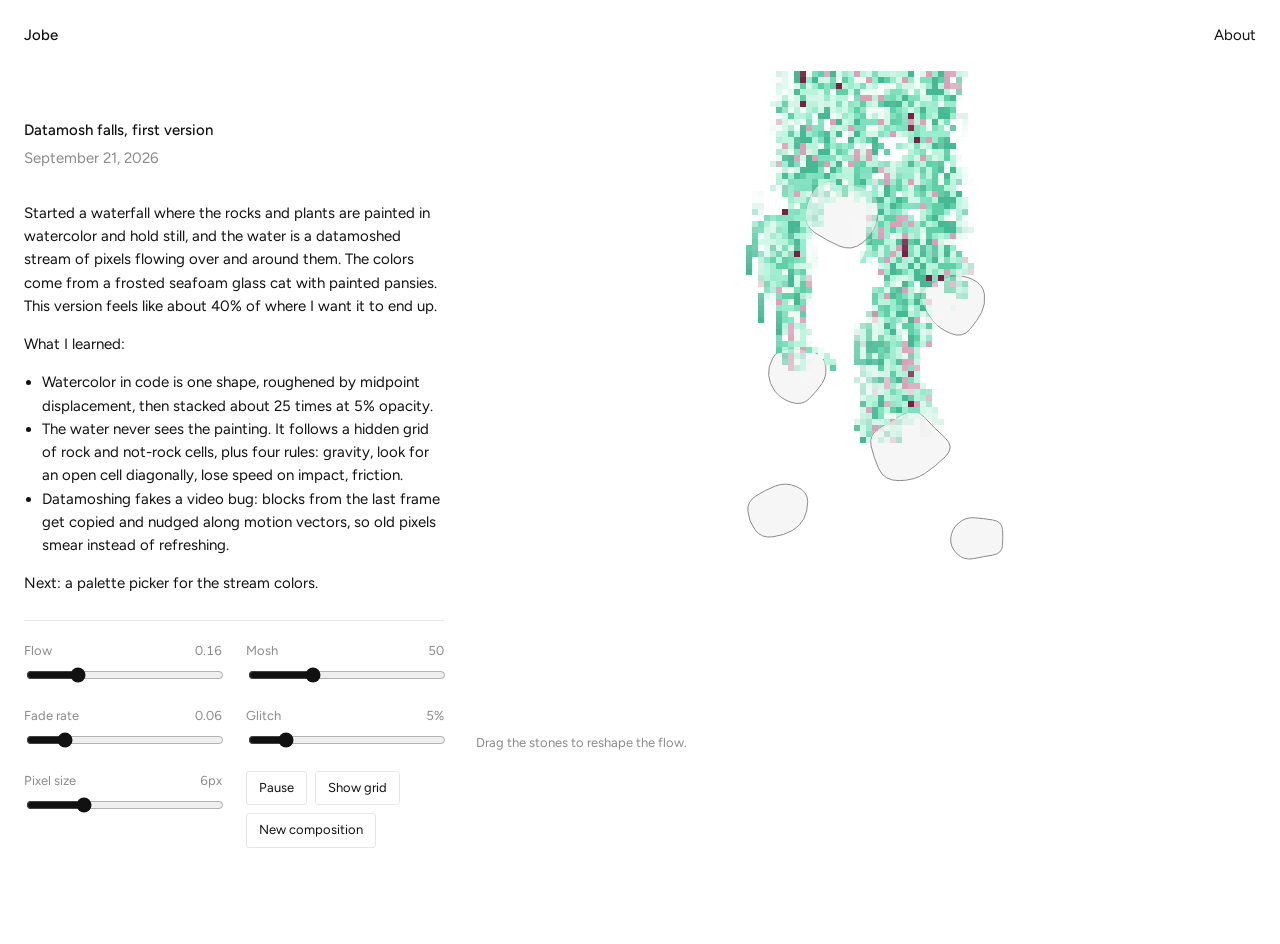
==== projects/datamosh-falls/index.html @ a9eec18f "Refactor datamosh falls page: two-column layout (text left, canvas right), remove redundant 'see ful" ====
<!DOCTYPE html>
<html lang="en">
<head>
<meta charset="utf-8">
<meta name="viewport" content="width=device-width, initial-scale=1, viewport-fit=cover">
<title>Datamosh falls, first version · Jobe</title>
<link rel="preconnect" href="https://fonts.googleapis.com">
<link rel="preconnect" href="https://fonts.gstatic.com" crossorigin>
<link href="https://fonts.googleapis.com/css2?family=Figtree:wght@400;500&display=swap" rel="stylesheet">
<link rel="stylesheet" href="../../style.css">
<style>
  .falls-layout {
    max-width: 1280px;
    margin: 0 auto;
    padding: 0 24px 96px;
    display: grid;
    grid-template-columns: minmax(300px, 42ch) minmax(0, 1fr);
    gap: 32px;
    align-items: start;
  }
  .falls-copy {
    max-width: 42ch;
  }
  .falls-copy article {
    padding: 48px 0 0;
    max-width: none;
  }
  .falls-copy .falls-controls {
    max-width: none;
    padding: 20px 0 0;
    margin: 24px 0 0;
    display: grid;
    grid-template-columns: repeat(auto-fit, minmax(130px, 1fr));
    gap: 16px 24px;
    border-top: 1px solid var(--line);
  }
  .falls-stage {
    min-width: 0;
  }
  .falls-wrap {
    width: 100%;
    height: min(72vh, 760px);
    min-height: 420px;
    position: relative;
    overflow: hidden;
    margin: 40px 0 0;
    background: var(--page);
  }
  #falls { display: block; width: 100%; height: 100%; touch-action: none; }
  #falls.grabbing { cursor: grabbing; }
  #falls.grab { cursor: grab; }
  .falls-note {
    max-width: none;
    padding: 14px 0 0;
    margin: 0;
    font-size: 13px; color: var(--muted);
  }
  .falls-controls .field label {
    display: flex; justify-content: space-between; font-size: 13px; color: var(--muted);
  }
  .falls-controls .field output { font-variant-numeric: tabular-nums; }
  .falls-controls input[type=range] { width: 100%; margin-top: 6px; accent-color: var(--ink); }
  .falls-controls .actions { display: flex; align-items: flex-end; gap: 8px; flex-wrap: wrap; }
  .falls-controls button {
    font: inherit; font-size: 13px; color: var(--ink); background: none;
    border: 1px solid var(--line); border-radius: 3px; padding: 6px 12px; cursor: pointer;
  }
  .falls-controls button:hover { border-color: var(--ink); }
  .falls-controls button[aria-pressed="true"] { background: var(--ink); color: var(--page); border-color: var(--ink); }

  @media (max-width: 900px) {
    .falls-layout {
      grid-template-columns: 1fr;
      padding: 0 24px 72px;
    }
    .falls-copy {
      max-width: none;
    }
    .falls-wrap {
      margin-top: 0;
      height: min(62vh, 520px);
    }
  }
</style>
</head>
<body>
  <header>
    <a class="wordmark" href="../">Jobe</a>
    <a href="../#about">About</a>
  </header>

  <div class="falls-layout">
    <div class="falls-copy">
      <article>
        <h1>Datamosh falls, first version</h1>
        <p class="meta"><time datetime="2026-09-21">September 21, 2026</time></p>

        <p>Started a waterfall where the rocks and plants are painted in watercolor and hold still, and the water is a datamoshed stream of pixels flowing over and around them. The colors come from a frosted seafoam glass cat with painted pansies. This version feels like about 40% of where I want it to end up.</p>

        <p>What I learned:</p>
        <ul>
          <li>Watercolor in code is one shape, roughened by midpoint displacement, then stacked about 25 times at 5% opacity.</li>
          <li>The water never sees the painting. It follows a hidden grid of rock and not-rock cells, plus four rules: gravity, look for an open cell diagonally, lose speed on impact, friction.</li>
          <li>Datamoshing fakes a video bug: blocks from the last frame get copied and nudged along motion vectors, so old pixels smear instead of refreshing.</li>
        </ul>

        <p>Next: a palette picker for the stream colors.</p>
      </article>

      <form class="falls-controls" onsubmit="return false">
        <div class="field">
          <label for="gravity">Flow <output id="gravity-out"></output></label>
          <input id="gravity" type="range" min="0.05" max="0.5" step="0.01" value="0.16">
        </div>
        <div class="field">
          <label for="mosh">Mosh <output id="mosh-out"></output></label>
          <input id="mosh" type="range" min="0" max="160" step="1" value="50">
        </div>
        <div class="field">
          <label for="decay">Fade rate <output id="decay-out"></output></label>
          <input id="decay" type="range" min="0.01" max="0.3" step="0.01" value="0.06">
        </div>
        <div class="field">
          <label for="glitch">Glitch <output id="glitch-out"></output></label>
          <input id="glitch" type="range" min="0" max="0.3" step="0.01" value="0.05">
        </div>
        <div class="field">
          <label for="cell">Pixel size <output id="cell-out"></output></label>
          <input id="cell" type="range" min="3" max="14" step="1" value="6">
        </div>
        <div class="actions">
          <button type="button" id="pause" aria-pressed="false">Pause</button>
          <button type="button" id="gridBtn" aria-pressed="false">Show grid</button>
          <button type="button" id="reseed">New composition</button>
        </div>
      </form>
    </div>

    <div class="falls-stage">
      <figure class="falls-wrap" style="margin:0">
        <canvas id="falls" role="img"
          aria-label="A stream of glitching colored pixels falls from the top of the page and keeps falling past the bottom, flowing around a few simple stones you can drag to reshape its path."></canvas>
      </figure>
      <p class="falls-note">Drag the stones to reshape the flow.</p>
    </div>
  </div>

<script>
/* =====================================================================
   DATAMOSH FALLS — minimal cut
   No painted background. Just simple draggable stones (collision only,
   no decoration) and the glitching pixel stream that falls from the
   top of the section and keeps going past the bottom.
   ===================================================================== */

// ---------- setup ----------
const fallsWrap = document.querySelector('.falls-wrap');
const canvas = document.getElementById('falls');
const ctx = canvas.getContext('2d');

function makeLayer() { return document.createElement('canvas'); }
const maskLayer = makeLayer(), streamLayer = makeLayer(), scratch = makeLayer(), gridLayer = makeLayer();
const mask = maskLayer.getContext('2d', { willReadFrequently: true });
const st = streamLayer.getContext('2d'), sc = scratch.getContext('2d');
const gridCtx = gridLayer.getContext('2d');

const PAL = {
  glass: ['#7fe0bf', '#9aeccf', '#b8f3dc', '#5fcfa8', '#46b894'],
  frost: ['#effcf6', '#d4f6e8'],
  petal: ['#5c1630', '#7a2143', '#b0567a', '#d9a0b8', '#e8bfd0']
};

let W = 0, H = 0, visibleH = 0;
const state = { gravity: 0.16, mosh: 50, decay: 0.06, glitch: 0.05, cell: 6,
                paused: false, showGrid: false };

function mulberry32(a) {
  return function () {
    a |= 0; a = a + 0x6D2B79F5 | 0;
    let t = Math.imul(a ^ a >>> 15, 1 | a);
    t = t + Math.imul(t ^ t >>> 7, 61 | t) ^ t;
    return ((t ^ t >>> 14) >>> 0) / 4294967296;
  };
}
let seed = 20260921, rand = mulberry32(seed);
const rr = (a, b) => a + rand() * (b - a);
function rgba(hex, a) {
  const n = parseInt(hex.replace('#', ''), 16);
  return `rgba(${n >> 16 & 255},${n >> 8 & 255},${n & 255},${a})`;
}
function theme() {
  const cs = getComputedStyle(document.documentElement);
  return { muted: cs.getPropertyValue('--muted').trim(), ink: cs.getPropertyValue('--ink').trim() };
}
let themeColors = theme();
window.matchMedia('(prefers-color-scheme: dark)').addEventListener('change', () => {
  themeColors = theme();
});

// ---------- stones ----------
// Each stone is a small deformed blob defined once (its own outline
// as offsets from its own center) so moving it is just moving cx, cy.
function blobPoints(r) {
  const n = 9, pts = [];
  for (let i = 0; i < n; i++) {
    const a = (i / n) * Math.PI * 2;
    const k = 0.8 + rand() * 0.35;
    pts.push({ x: Math.cos(a) * r * k, y: Math.sin(a) * r * k * 0.85 });
  }
  return pts;
}
function traceSmooth(c, pts, ox, oy) {
  c.beginPath();
  const p0 = pts[pts.length - 1];
  let mx = (p0.x + pts[0].x) / 2 + ox, my = (p0.y + pts[0].y) / 2 + oy;
  c.moveTo(mx, my);
  for (let i = 0; i < pts.length; i++) {
    const cur = pts[i], next = pts[(i + 1) % pts.length];
    c.quadraticCurveTo(cur.x + ox, cur.y + oy, (cur.x + next.x) / 2 + ox, (cur.y + next.y) / 2 + oy);
  }
  c.closePath();
}

const stoneDefs = [
  { fx: 0.46, fy: 0.22, r: 44 },
  { fx: 0.60, fy: 0.36, r: 36 },
  { fx: 0.40, fy: 0.47, r: 34 },
  { fx: 0.54, fy: 0.58, r: 42 },
  { fx: 0.38, fy: 0.68, r: 32 },
  { fx: 0.63, fy: 0.72, r: 28 }
];
let stones = [];

function layoutStones(freshShapes) {
  stones = stoneDefs.map(d => ({
    fx: d.fx, fy: d.fy, r: d.r,
    cx: d.fx * W, cy: d.fy * visibleH,
    pts: freshShapes ? blobPoints(d.r) : (stones.find(s => s.fx === d.fx && s.fy === d.fy)?.pts || blobPoints(d.r))
  }));
}

function drawStones(c) {
  const { muted, ink } = themeColors;
  stones.forEach(s => {
    traceSmooth(c, s.pts, s.cx, s.cy);
    c.fillStyle = rgba(ink, s === hovered || s === dragging ? 0.07 : 0.035);
    c.fill();
    c.strokeStyle = rgba(muted, 1);
    c.lineWidth = 1;
    c.stroke();
  });
}
function drawMask() {
  mask.clearRect(0, 0, W, H);
  mask.fillStyle = '#000';
  stones.forEach(s => { traceSmooth(mask, s.pts, s.cx, s.cy); mask.fill(); });
}

// ---------- collision grid ----------
let solid, cols, rows, gridCell;
function buildGrid() {
  gridCell = state.cell;
  cols = Math.ceil(W / gridCell); rows = Math.ceil(H / gridCell);
  solid = new Uint8Array(cols * rows);
  const data = mask.getImageData(0, 0, W, H).data;
  gridCtx.clearRect(0, 0, W, H);
  gridCtx.fillStyle = 'rgba(122,33,67,0.35)';
  for (let r = 0; r < rows; r++) for (let c = 0; c < cols; c++) {
    const px = Math.min(W - 1, c * gridCell + (gridCell >> 1));
    const py = Math.min(H - 1, r * gridCell + (gridCell >> 1));
    if (data[(py * W + px) * 4 + 3] > 128) {
      solid[r * cols + c] = 1;
      gridCtx.fillRect(c * gridCell, r * gridCell, gridCell - 1, gridCell - 1);
    }
  }
}
function solidAt(x, y) {
  if (x < 0 || x >= W) return true;
  if (y < 0 || y >= H) return false;
  return solid[(y / gridCell | 0) * cols + (x / gridCell | 0)] === 1;
}

// ---------- water ----------
let particles = [];
const MAX_PARTICLES = 2200, MAX_V = 9;
function streamColor() {
  const r = Math.random();
  if (r < 0.68) return PAL.glass[Math.random() * PAL.glass.length | 0];
  if (r < 0.9) return PAL.frost[Math.random() * PAL.frost.length | 0];
  if (r < 0.98) return PAL.petal[3];
  return PAL.petal[1];
}
function spawn(p = {}) {
  const x0 = W * 0.4, x1 = W * 0.6;
  p.x = x0 + Math.random() * (x1 - x0);
  p.y = Math.random() * 12;
  p.vx = (Math.random() - 0.5) * 0.4;
  p.vy = Math.random();
  p.still = 0;
  p.color = streamColor();
  return p;
}
function updateParticle(p) {
  p.vy = Math.min(p.vy + state.gravity, MAX_V);
  let nx = p.x + p.vx, ny = p.y + p.vy;
  if (solidAt(nx, ny)) {
    const g = gridCell;
    const leftFree = !solidAt(p.x - g, p.y + g);
    const rightFree = !solidAt(p.x + g, p.y + g);
    if (leftFree && (!rightFree || p.vx < 0 || (p.vx === 0 && Math.random() < 0.5))) p.vx -= 0.7;
    else if (rightFree) p.vx += 0.7;
    else p.vx = -p.vx * 0.5 + (Math.random() - 0.5) * 1.5;
    p.vy *= 0.2;
    nx = p.x + p.vx; ny = p.y + p.vy;
    if (solidAt(nx, ny)) { nx = p.x; ny = p.y; }
  }
  p.vx = Math.max(-3.5, Math.min(3.5, p.vx * 0.96));
  p.still = (Math.abs(nx - p.x) + Math.abs(ny - p.y) < 0.05) ? p.still + 1 : 0;
  p.x = nx; p.y = ny;
  if (p.y > H || p.still > 50 || solidAt(p.x, p.y)) spawn(p);
}

// ---------- datamosh ----------
const snap = v => Math.floor(v / gridCell) * gridCell;
function datamosh() {
  const B = gridCell * 4;
  sc.clearRect(0, 0, W, H);
  sc.drawImage(streamLayer, 0, 0);

  st.globalCompositeOperation = 'destination-out';
  st.fillStyle = `rgba(0,0,0,${state.decay})`;
  st.fillRect(0, 0, W, H);
  st.fillStyle = 'rgba(0,0,0,1)';
  for (let i = 0; i < state.mosh / 5; i++) {
    const p = particles[Math.random() * particles.length | 0];
    if (p) st.fillRect(snap(p.x + (Math.random() - 0.5) * B * 3), snap(p.y), B, B);
  }
  st.globalCompositeOperation = 'source-over';

  for (let i = 0; i < state.mosh; i++) {
    const p = particles[Math.random() * particles.length | 0];
    if (!p) break;
    const bx = snap(p.x - B / 2), by = snap(p.y - B);
    const dx = snap((Math.random() - 0.5) * B + p.vx * 2);
    const dy = snap(Math.random() * B * 1.5 + p.vy);
    st.drawImage(scratch, bx, by, B, B, bx + dx, by + dy, B, B);
  }

  if (Math.random() < 0.3 && particles.length) {
    const p = particles[Math.random() * particles.length | 0];
    st.globalCompositeOperation = 'source-atop';
    st.fillStyle = rgba(Math.random() < 0.5 ? PAL.petal[3] : PAL.frost[0], 0.5);
    st.fillRect(snap(p.x), snap(p.y), B * 2, B);
    st.globalCompositeOperation = 'source-over';
  }

  if (Math.random() < state.glitch) {
    const y = snap(Math.random() * H), h = snap(B + Math.random() * B * 4);
    const shift = snap((Math.random() - 0.5) * B * 6);
    st.drawImage(scratch, 0, y, W, h, shift, y, W, h);
  }

  st.globalCompositeOperation = 'destination-out';
  st.globalAlpha = 0.35;
  st.drawImage(maskLayer, 0, 0);
  st.globalAlpha = 1;
  st.globalCompositeOperation = 'source-over';
}

// ---------- loop ----------
let maskDirty = false;
function step() {
  if (maskDirty) { drawMask(); buildGrid(); maskDirty = false; }
  datamosh();
  if (particles.length < MAX_PARTICLES) for (let i = 0; i < 14; i++) particles.push(spawn());
  const c = gridCell;
  for (const p of particles) {
    updateParticle(p);
    if (Math.random() < 0.1) continue;
    if (Math.random() < 0.002) p.color = streamColor();
    st.fillStyle = p.color;
    st.fillRect(snap(p.x), snap(p.y), c, c);
  }
}
function render() {
  ctx.clearRect(0, 0, W, H);
  drawStones(ctx);
  ctx.drawImage(streamLayer, 0, 0);
  if (state.showGrid) ctx.drawImage(gridLayer, 0, 0);
}
function frame() {
  if (!state.paused) { step(); render(); }
  requestAnimationFrame(frame);
}

// ---------- dragging ----------
let dragging = null, hovered = null, dragDX = 0, dragDY = 0;
function toLocal(e) {
  const r = canvas.getBoundingClientRect();
  return { x: e.clientX - r.left, y: e.clientY - r.top };
}
canvas.addEventListener('pointerdown', e => {
  const { x, y } = toLocal(e);
  const hit = stones.find(s => Math.hypot(x - s.cx, y - s.cy) < s.r * 1.15);
  if (hit) {
    dragging = hit; dragDX = x - hit.cx; dragDY = y - hit.cy;
    canvas.setPointerCapture(e.pointerId);
    canvas.classList.add('grabbing');
  }
});
canvas.addEventListener('pointermove', e => {
  const { x, y } = toLocal(e);
  if (dragging) {
    dragging.cx = Math.min(W - dragging.r, Math.max(dragging.r, x - dragDX));
    dragging.cy = Math.min(visibleH - dragging.r, Math.max(dragging.r, y - dragDY));
    maskDirty = true;
  } else {
    hovered = stones.find(s => Math.hypot(x - s.cx, y - s.cy) < s.r * 1.15) || null;
    canvas.classList.toggle('grab', !!hovered);
  }
});
function endDrag() {
  if (dragging) { dragging = null; canvas.classList.remove('grabbing'); }
}
canvas.addEventListener('pointerup', endDrag);
canvas.addEventListener('pointercancel', endDrag);

// ---------- sizing ----------
function resize(freshShapes) {
  const rect = fallsWrap.getBoundingClientRect();
  W = Math.round(rect.width);
  visibleH = Math.round(rect.height);
  H = Math.round(visibleH * 1.35);   // extra height clipped below, so the fall reads as continuing past the bottom
  [canvas, maskLayer, streamLayer, scratch, gridLayer].forEach(c => {
    c.width = W; c.height = H;
    c.style.width = W + 'px'; c.style.height = H + 'px';
  });
  themeColors = theme();
  layoutStones(freshShapes);
  drawMask();
  buildGrid();
  st.clearRect(0, 0, W, H);
  particles = [];
}
let resizeTimer;
window.addEventListener('resize', () => {
  clearTimeout(resizeTimer);
  resizeTimer = setTimeout(() => resize(false), 150);
});

// ---------- controls ----------
function bind(id, fmt, onChange) {
  const el = document.getElementById(id), out = document.getElementById(id + '-out');
  const update = () => { state[id] = parseFloat(el.value); out.textContent = fmt(state[id]); if (onChange) onChange(); };
  el.addEventListener('input', update);
  update();
}
bind('gravity', v => v.toFixed(2));
bind('mosh', v => String(v));
bind('decay', v => v.toFixed(2));
bind('glitch', v => Math.round(v * 100) + '%');
bind('cell', v => v + 'px', () => { if (solid) { buildGrid(); st.clearRect(0, 0, W, H); } });

const pauseBtn = document.getElementById('pause');
pauseBtn.addEventListener('click', () => {
  state.paused = !state.paused;
  pauseBtn.textContent = state.paused ? 'Play' : 'Pause';
  pauseBtn.setAttribute('aria-pressed', String(state.paused));
});
const gridBtn = document.getElementById('gridBtn');
gridBtn.addEventListener('click', () => {
  state.showGrid = !state.showGrid;
  gridBtn.setAttribute('aria-pressed', String(state.showGrid));
});
document.getElementById('reseed').addEventListener('click', () => {
  seed = Math.floor(Math.random() * 1e9);
  rand = mulberry32(seed);
  resize(true);
});

// ---------- start ----------
resize(true);
if (window.matchMedia && window.matchMedia('(prefers-reduced-motion: reduce)').matches) {
  for (let i = 0; i < 200; i++) step();
  state.paused = true;
  pauseBtn.textContent = 'Play';
  pauseBtn.setAttribute('aria-pressed', 'true');
}
render();
requestAnimationFrame(frame);
</script>
</body>
</html>
---- style.css ----
/* One typeface, black on white, no decoration.
   The work supplies the color. */
:root {
  --page: #ffffff;
  --ink: #111111;
  --muted: #8a8a8a;
  --line: #e6e6e6;
  --font: "Figtree", system-ui, -apple-system, "Segoe UI", sans-serif;
}
@media (prefers-color-scheme: dark) {
  :root { --page: #0e0e0e; --ink: #ededed; --muted: #7c7c7c; --line: #262626; }
}

*, *::before, *::after { box-sizing: border-box; }
body {
  margin: 0; background: var(--page); color: var(--ink);
  font-family: var(--font); font-size: 15px; line-height: 1.55;
}
a { color: inherit; text-decoration: none; }
a:hover { text-decoration: underline; text-underline-offset: 3px; }
a:focus-visible { outline: 1px solid var(--ink); outline-offset: 3px; }
h1, h2, p { margin: 0; font-size: inherit; font-weight: 400; }

/* ---------- Header ---------- */
header {
  display: flex; justify-content: space-between; align-items: baseline;
  padding: 24px; position: sticky; top: 0; background: var(--page);
}
.wordmark { font-weight: 500; }

/* ---------- The index: one numbered list of everything ---------- */
.index { list-style: none; margin: 0; padding: 0 24px; counter-reset: item; }
.index li { counter-increment: item; border-top: 1px solid var(--line); }
.index li:last-child { border-bottom: 1px solid var(--line); }
.index a {
  display: grid; grid-template-columns: 48px minmax(0, 1fr) auto;
  gap: 16px; padding: 10px 0;
}
.index a::before { content: counter(item, decimal-leading-zero); color: var(--muted); }
.index .type { color: var(--muted); }

/* ---------- Reading pages (log entries and articles) ---------- */
article { padding: 0 24px 0; max-width: calc(62ch + 48px); }
article .meta { color: var(--muted); margin-bottom: 32px; }
article h1 { font-weight: 500; margin-bottom: 4px; }
article p, article ul { margin: 0 0 1em; }
article ul { padding-left: 1.2em; }

/* ---------- Footer ---------- */
footer { padding: 72px 24px 32px; color: var(--muted); max-width: calc(62ch + 48px); }
footer p { margin-bottom: 1em; }
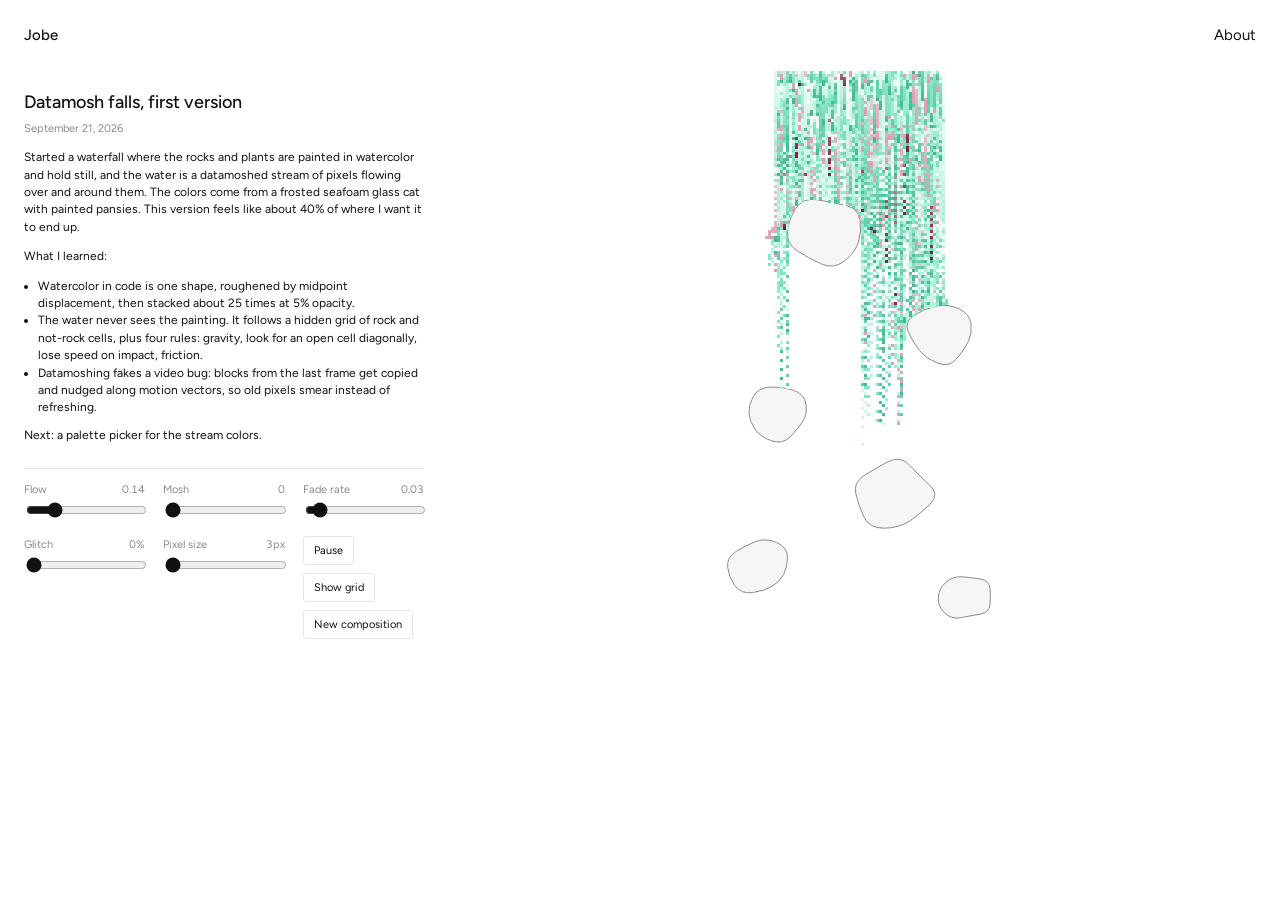
==== commit c2dfa64e: "Changes to post layout. No scrolling. One concise page. Removed moveable rocks suggestion. Will add " ====
--- a/projects/datamosh-falls/index.html
+++ b/projects/datamosh-falls/index.html
@@ -9,41 +9,77 @@
 <link href="https://fonts.googleapis.com/css2?family=Figtree:wght@400;500&display=swap" rel="stylesheet">
 <link rel="stylesheet" href="../../style.css">
 <style>
+  html, body {
+    height: 100%;
+  }
+  body {
+    overflow: hidden;
+  }
   .falls-layout {
     max-width: 1280px;
+    height: calc(100vh - 72px);
     margin: 0 auto;
-    padding: 0 24px 96px;
+    padding: 0 24px;
     display: grid;
-    grid-template-columns: minmax(300px, 42ch) minmax(0, 1fr);
-    gap: 32px;
+    grid-template-columns: minmax(280px, 40ch) minmax(0, 1fr);
+    gap: 20px;
     align-items: start;
   }
   .falls-copy {
-    max-width: 42ch;
+    max-width: 40ch;
+    height: 100%;
+    display: flex;
+    flex-direction: column;
+    justify-content: flex-start;
   }
   .falls-copy article {
-    padding: 48px 0 0;
+    padding: 18px 0 0;
     max-width: none;
+    font-size: 12px;
+    line-height: 1.45;
+  }
+  .falls-copy article h1 {
+    font-size: 18px;
+    margin-bottom: 6px;
+  }
+  .falls-copy article .meta {
+    margin-bottom: 12px;
+    font-size: 11px;
+  }
+  .falls-copy article p,
+  .falls-copy article ul,
+  .falls-copy article li {
+    font-size: 12px;
+    line-height: 1.45;
+  }
+  .falls-copy article ul {
+    margin-top: 6px;
+    margin-bottom: 10px;
   }
   .falls-copy .falls-controls {
     max-width: none;
-    padding: 20px 0 0;
-    margin: 24px 0 0;
+    padding: 12px 0 0;
+    margin: 12px 0 0;
     display: grid;
-    grid-template-columns: repeat(auto-fit, minmax(130px, 1fr));
-    gap: 16px 24px;
+    grid-template-columns: repeat(auto-fit, minmax(120px, 1fr));
+    gap: 12px 18px;
     border-top: 1px solid var(--line);
+    font-size: 12px;
   }
   .falls-stage {
     min-width: 0;
+    height: 100%;
+    display: flex;
+    flex-direction: column;
+    justify-content: flex-start;
   }
   .falls-wrap {
     width: 100%;
-    height: min(72vh, 760px);
-    min-height: 420px;
+    height: calc(100vh - 170px);
+    min-height: 280px;
     position: relative;
     overflow: hidden;
-    margin: 40px 0 0;
+    margin: 18px 0 0;
     background: var(--page);
   }
   #falls { display: block; width: 100%; height: 100%; touch-action: none; }
@@ -51,27 +87,35 @@
   #falls.grab { cursor: grab; }
   .falls-note {
     max-width: none;
-    padding: 14px 0 0;
+    padding: 8px 0 0;
     margin: 0;
-    font-size: 13px; color: var(--muted);
+    font-size: 11px; color: var(--muted);
   }
   .falls-controls .field label {
-    display: flex; justify-content: space-between; font-size: 13px; color: var(--muted);
+    display: flex; justify-content: space-between; font-size: 11px; color: var(--muted);
   }
   .falls-controls .field output { font-variant-numeric: tabular-nums; }
-  .falls-controls input[type=range] { width: 100%; margin-top: 6px; accent-color: var(--ink); }
+  .falls-controls input[type=range] { width: 100%; margin-top: 4px; accent-color: var(--ink); }
   .falls-controls .actions { display: flex; align-items: flex-end; gap: 8px; flex-wrap: wrap; }
   .falls-controls button {
-    font: inherit; font-size: 13px; color: var(--ink); background: none;
-    border: 1px solid var(--line); border-radius: 3px; padding: 6px 12px; cursor: pointer;
+    font: inherit; font-size: 11px; color: var(--ink); background: none;
+    border: 1px solid var(--line); border-radius: 3px; padding: 5px 10px; cursor: pointer;
   }
   .falls-controls button:hover { border-color: var(--ink); }
   .falls-controls button[aria-pressed="true"] { background: var(--ink); color: var(--page); border-color: var(--ink); }
 
   @media (max-width: 900px) {
+    body {
+      overflow: auto;
+    }
     .falls-layout {
+      height: auto;
       grid-template-columns: 1fr;
-      padding: 0 24px 72px;
+      padding: 0 24px 24px;
+    }
+    .falls-copy,
+    .falls-stage {
+      height: auto;
     }
     .falls-copy {
       max-width: none;
@@ -110,23 +154,23 @@
       <form class="falls-controls" onsubmit="return false">
         <div class="field">
           <label for="gravity">Flow <output id="gravity-out"></output></label>
-          <input id="gravity" type="range" min="0.05" max="0.5" step="0.01" value="0.16">
+          <input id="gravity" type="range" min="0.05" max="0.5" step="0.01" value="0.14">
         </div>
         <div class="field">
           <label for="mosh">Mosh <output id="mosh-out"></output></label>
-          <input id="mosh" type="range" min="0" max="160" step="1" value="50">
+          <input id="mosh" type="range" min="0" max="160" step="1" value="0">
         </div>
         <div class="field">
           <label for="decay">Fade rate <output id="decay-out"></output></label>
-          <input id="decay" type="range" min="0.01" max="0.3" step="0.01" value="0.06">
+          <input id="decay" type="range" min="0.01" max="0.3" step="0.01" value="0.03">
         </div>
         <div class="field">
           <label for="glitch">Glitch <output id="glitch-out"></output></label>
-          <input id="glitch" type="range" min="0" max="0.3" step="0.01" value="0.05">
+          <input id="glitch" type="range" min="0" max="0.3" step="0.01" value="0">
         </div>
         <div class="field">
           <label for="cell">Pixel size <output id="cell-out"></output></label>
-          <input id="cell" type="range" min="3" max="14" step="1" value="6">
+          <input id="cell" type="range" min="3" max="14" step="1" value="3">
         </div>
         <div class="actions">
           <button type="button" id="pause" aria-pressed="false">Pause</button>
@@ -141,7 +185,6 @@
         <canvas id="falls" role="img"
           aria-label="A stream of glitching colored pixels falls from the top of the page and keeps falling past the bottom, flowing around a few simple stones you can drag to reshape its path."></canvas>
       </figure>
-      <p class="falls-note">Drag the stones to reshape the flow.</p>
     </div>
   </div>
 
--- a/style.css
+++ b/style.css
@@ -7,10 +7,6 @@
   --line: #e6e6e6;
   --font: "Figtree", system-ui, -apple-system, "Segoe UI", sans-serif;
 }
-@media (prefers-color-scheme: dark) {
-  :root { --page: #0e0e0e; --ink: #ededed; --muted: #7c7c7c; --line: #262626; }
-}
-
 *, *::before, *::after { box-sizing: border-box; }
 body {
   margin: 0; background: var(--page); color: var(--ink);
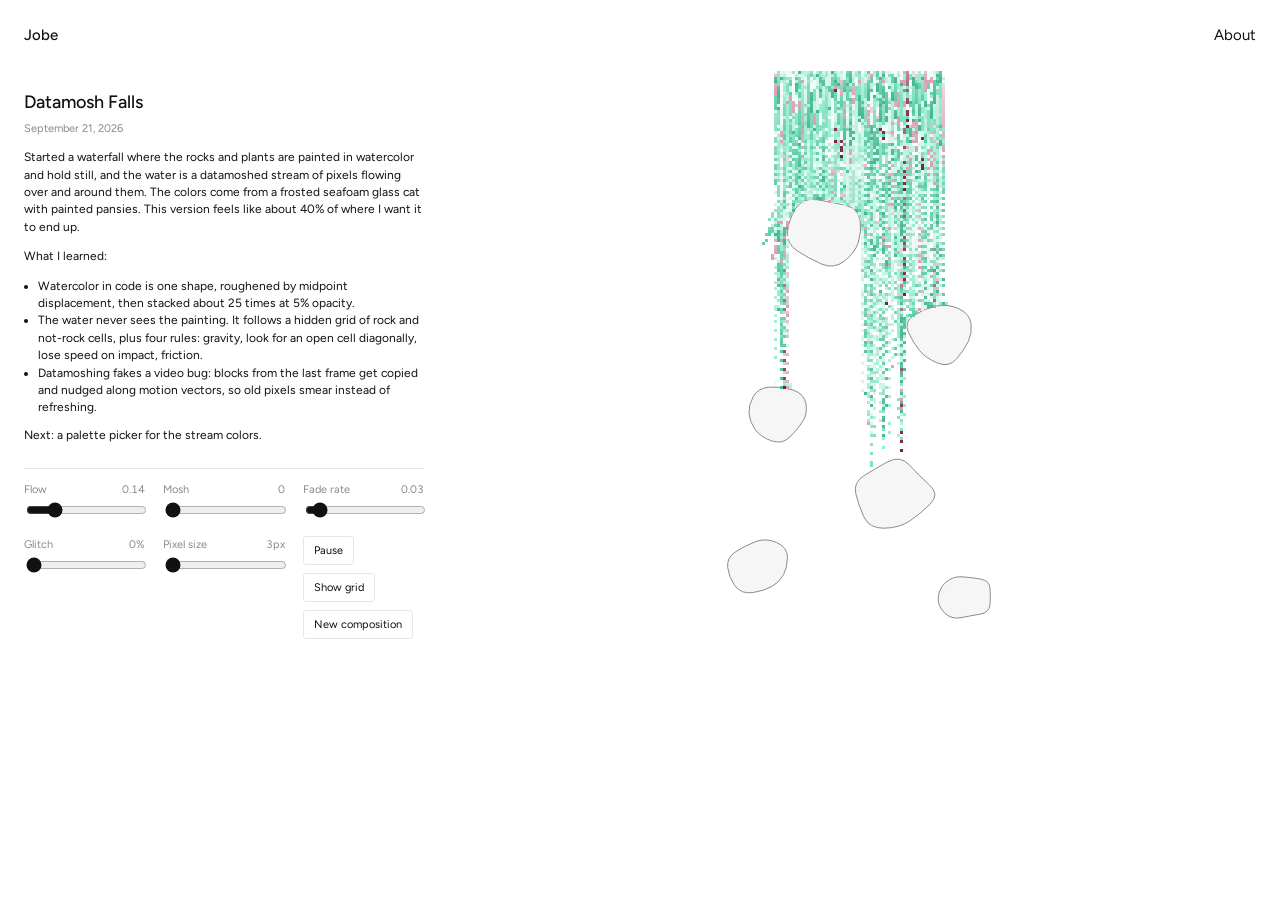
==== commit 0bff9bc0: "routing fix" ====
--- a/projects/datamosh-falls/index.html
+++ b/projects/datamosh-falls/index.html
@@ -3,7 +3,7 @@
 <head>
 <meta charset="utf-8">
 <meta name="viewport" content="width=device-width, initial-scale=1, viewport-fit=cover">
-<title>Datamosh falls, first version · Jobe</title>
+<title>Datamosh Falls · Jobe</title>
 <link rel="preconnect" href="https://fonts.googleapis.com">
 <link rel="preconnect" href="https://fonts.gstatic.com" crossorigin>
 <link href="https://fonts.googleapis.com/css2?family=Figtree:wght@400;500&display=swap" rel="stylesheet">
@@ -129,14 +129,14 @@
 </head>
 <body>
   <header>
-    <a class="wordmark" href="../">Jobe</a>
-    <a href="../#about">About</a>
+    <a class="wordmark" href="../../">Jobe</a>
+    <a href="../../#about">About</a>
   </header>
 
   <div class="falls-layout">
     <div class="falls-copy">
       <article>
-        <h1>Datamosh falls, first version</h1>
+        <h1>Datamosh Falls</h1>
         <p class="meta"><time datetime="2026-09-21">September 21, 2026</time></p>
 
         <p>Started a waterfall where the rocks and plants are painted in watercolor and hold still, and the water is a datamoshed stream of pixels flowing over and around them. The colors come from a frosted seafoam glass cat with painted pansies. This version feels like about 40% of where I want it to end up.</p>
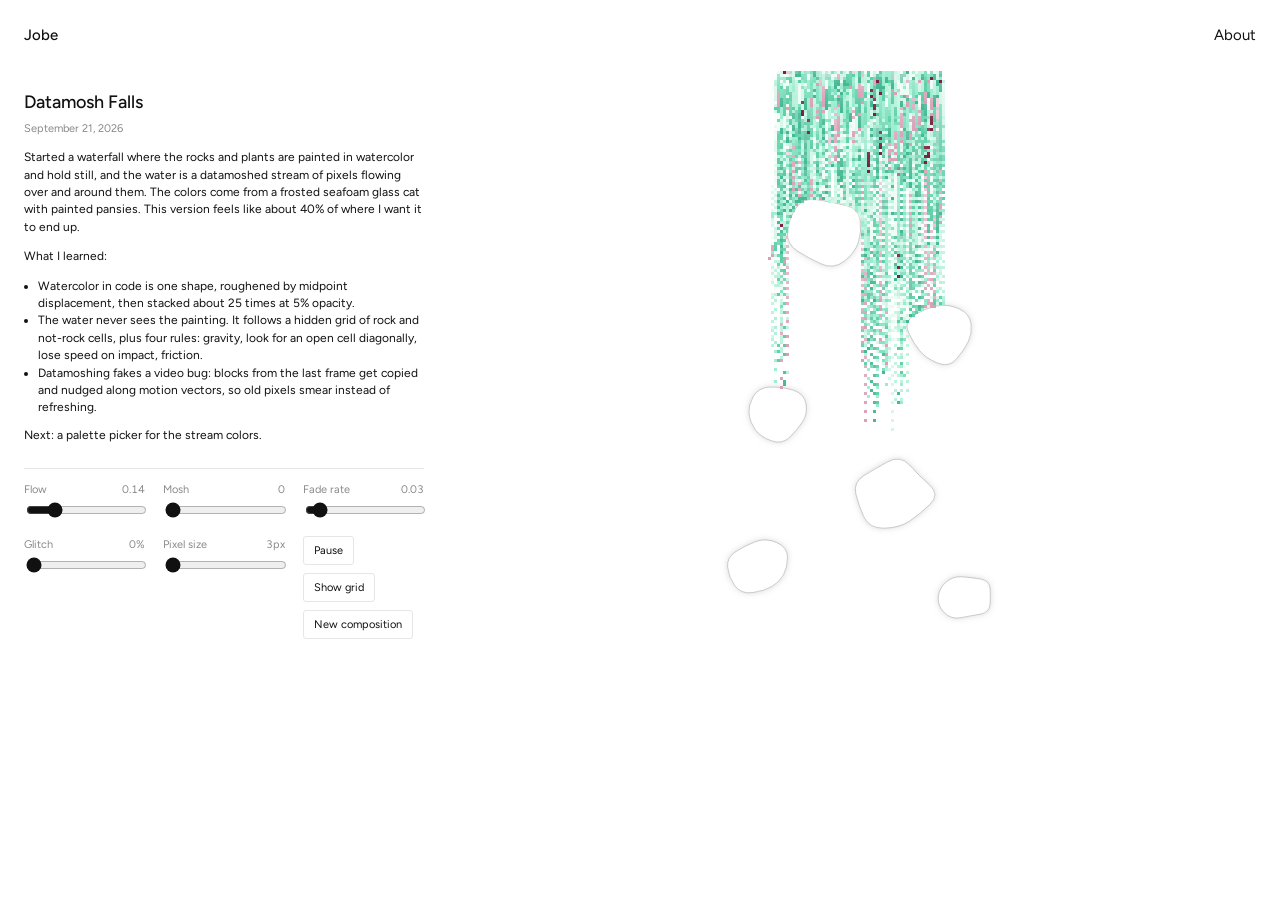
==== commit 934842b6: "Make datamosh falls stones solid white with soft shadow Replaces the faint gray fill with an opaque " ====
--- a/projects/datamosh-falls/index.html
+++ b/projects/datamosh-falls/index.html
@@ -283,12 +283,17 @@
 }
 
 function drawStones(c) {
-  const { muted, ink } = themeColors;
+  const { muted } = themeColors;
   stones.forEach(s => {
+    c.save();
+    c.shadowColor = rgba(muted, 0.35);
+    c.shadowBlur = s === hovered || s === dragging ? 10 : 6;
     traceSmooth(c, s.pts, s.cx, s.cy);
-    c.fillStyle = rgba(ink, s === hovered || s === dragging ? 0.07 : 0.035);
+    c.fillStyle = '#ffffff';
     c.fill();
-    c.strokeStyle = rgba(muted, 1);
+    c.restore();
+    traceSmooth(c, s.pts, s.cx, s.cy);
+    c.strokeStyle = rgba(muted, 0.4);
     c.lineWidth = 1;
     c.stroke();
   });
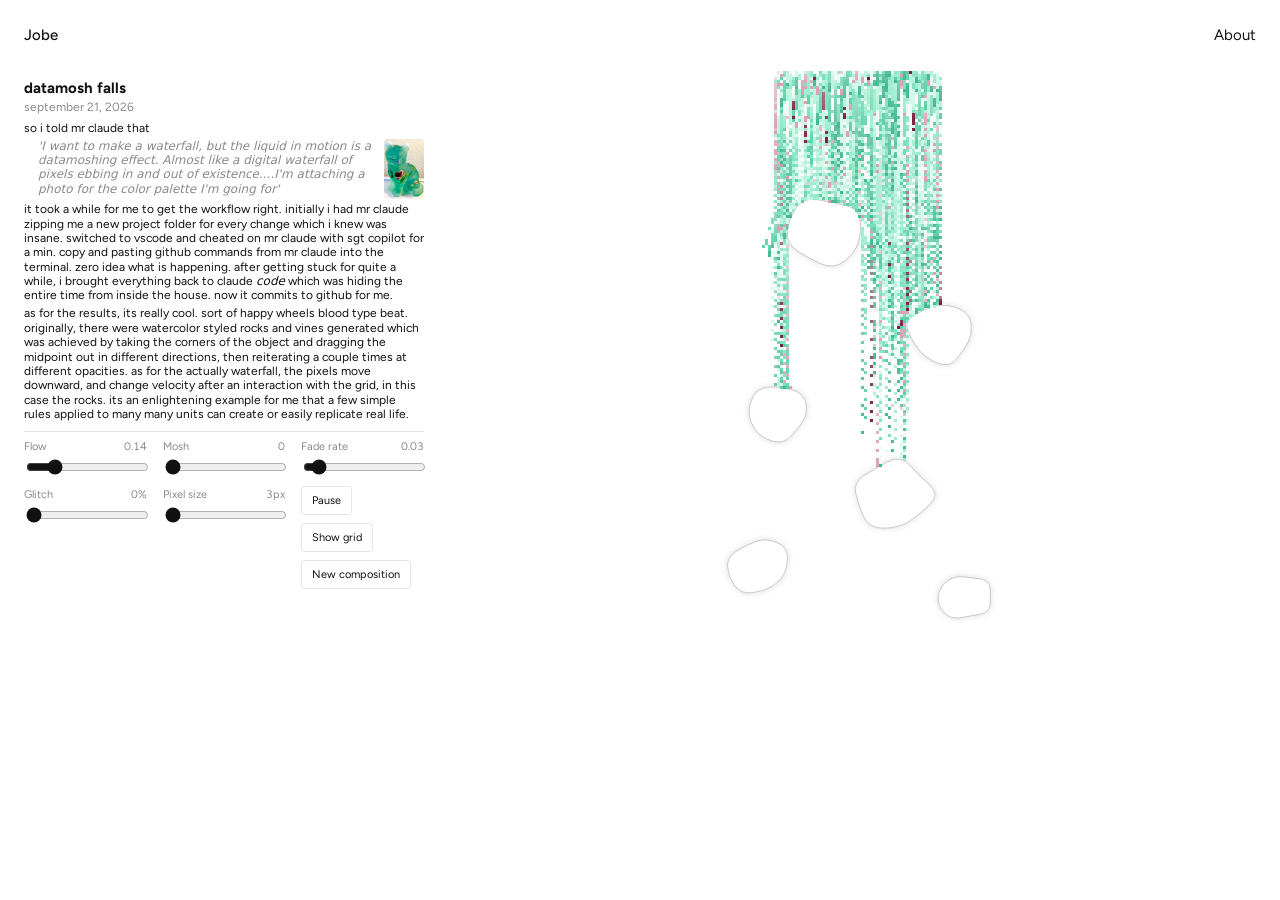
==== commit 97807300: "Fold log post into the datamosh falls project page Deletes the standalone log entry and moves its in" ====
--- a/projects/datamosh-falls/index.html
+++ b/projects/datamosh-falls/index.html
@@ -3,7 +3,7 @@
 <head>
 <meta charset="utf-8">
 <meta name="viewport" content="width=device-width, initial-scale=1, viewport-fit=cover">
-<title>Datamosh Falls · Jobe</title>
+<title>datamosh falls · Jobe</title>
 <link rel="preconnect" href="https://fonts.googleapis.com">
 <link rel="preconnect" href="https://fonts.gstatic.com" crossorigin>
 <link href="https://fonts.googleapis.com/css2?family=Figtree:wght@400;500&display=swap" rel="stylesheet">
@@ -33,38 +33,45 @@
     justify-content: flex-start;
   }
   .falls-copy article {
-    padding: 18px 0 0;
+    padding: 8px 0 0;
     max-width: none;
-    font-size: 12px;
-    line-height: 1.45;
+    font-size: 9pt;
+    line-height: 1.2;
   }
   .falls-copy article h1 {
-    font-size: 18px;
+    font-size: 15px;
+    margin-bottom: 3px;
+  }
+  .falls-copy article .meta {
     margin-bottom: 6px;
-  }
-  .falls-copy article .meta {
-    margin-bottom: 12px;
-    font-size: 11px;
-  }
-  .falls-copy article p,
-  .falls-copy article ul,
-  .falls-copy article li {
-    font-size: 12px;
-    line-height: 1.45;
-  }
-  .falls-copy article ul {
-    margin-top: 6px;
-    margin-bottom: 10px;
-  }
+    font-size: 9pt;
+  }
+  .falls-copy article p {
+    font-size: 9pt;
+    line-height: 1.2;
+    margin: 0 0 0.3em;
+  }
+  .falls-copy .prompt-block {
+    display: flex; align-items: flex-start;
+    gap: 10px; margin: 0 0 0.3em;
+  }
+  .falls-copy .prompt {
+    flex: 1 1 auto; margin: 0; padding-left: 14px;
+    font-style: italic; color: var(--muted);
+  }
+  .falls-copy .prompt-img {
+    width: 40px; height: auto; border-radius: 3px; flex-shrink: 0;
+  }
+  .falls-copy article em { font-style: italic; }
   .falls-copy .falls-controls {
     max-width: none;
-    padding: 12px 0 0;
-    margin: 12px 0 0;
+    padding: 6px 0 0;
+    margin: 6px 0 0;
     display: grid;
     grid-template-columns: repeat(auto-fit, minmax(120px, 1fr));
-    gap: 12px 18px;
+    gap: 6px 16px;
     border-top: 1px solid var(--line);
-    font-size: 12px;
+    font-size: 11px;
   }
   .falls-stage {
     min-width: 0;
@@ -136,19 +143,18 @@
   <div class="falls-layout">
     <div class="falls-copy">
       <article>
-        <h1>Datamosh Falls</h1>
-        <p class="meta"><time datetime="2026-09-21">September 21, 2026</time></p>
-
-        <p>Started a waterfall where the rocks and plants are painted in watercolor and hold still, and the water is a datamoshed stream of pixels flowing over and around them. The colors come from a frosted seafoam glass cat with painted pansies. This version feels like about 40% of where I want it to end up.</p>
-
-        <p>What I learned:</p>
-        <ul>
-          <li>Watercolor in code is one shape, roughened by midpoint displacement, then stacked about 25 times at 5% opacity.</li>
-          <li>The water never sees the painting. It follows a hidden grid of rock and not-rock cells, plus four rules: gravity, look for an open cell diagonally, lose speed on impact, friction.</li>
-          <li>Datamoshing fakes a video bug: blocks from the last frame get copied and nudged along motion vectors, so old pixels smear instead of refreshing.</li>
-        </ul>
-
-        <p>Next: a palette picker for the stream colors.</p>
+        <h1><strong>datamosh falls</strong></h1>
+        <p class="meta"><time datetime="2026-09-21">september 21, 2026</time></p>
+
+        <p>so i told mr claude that</p>
+        <div class="prompt-block">
+          <p class="prompt">'I want to make a waterfall, but the liquid in motion is a datamoshing effect. Almost like a digital waterfall of pixels ebbing in and out of existence....I'm attaching a photo for the color palette I'm going for'</p>
+          <img src="palette.jpg" alt="a frosted seafoam glass cat figurine hand-painted with pink and burgundy pansies" class="prompt-img">
+        </div>
+
+        <p>it took a while for me to get the workflow right. initially i had mr claude zipping me a new project folder for every change which i knew was insane. switched to vscode and cheated on mr claude with sgt copilot for a min. copy and pasting github commands from mr claude into the terminal. zero idea what is happening. after getting stuck for quite a while, i brought everything back to claude <em>code</em> which was hiding the entire time from inside the house. now it commits to github for me.</p>
+
+        <p>as for the results, its really cool. sort of happy wheels blood type beat. originally, there were watercolor styled rocks and vines generated which was achieved by taking the corners of the object and dragging the midpoint out in different directions, then reiterating a couple times at different opacities. as for the actually waterfall, the pixels move downward, and change velocity after an interaction with the grid, in this case the rocks. its an enlightening example for me that a few simple rules applied to many many units can create or easily replicate real life.</p>
       </article>
 
       <form class="falls-controls" onsubmit="return false">
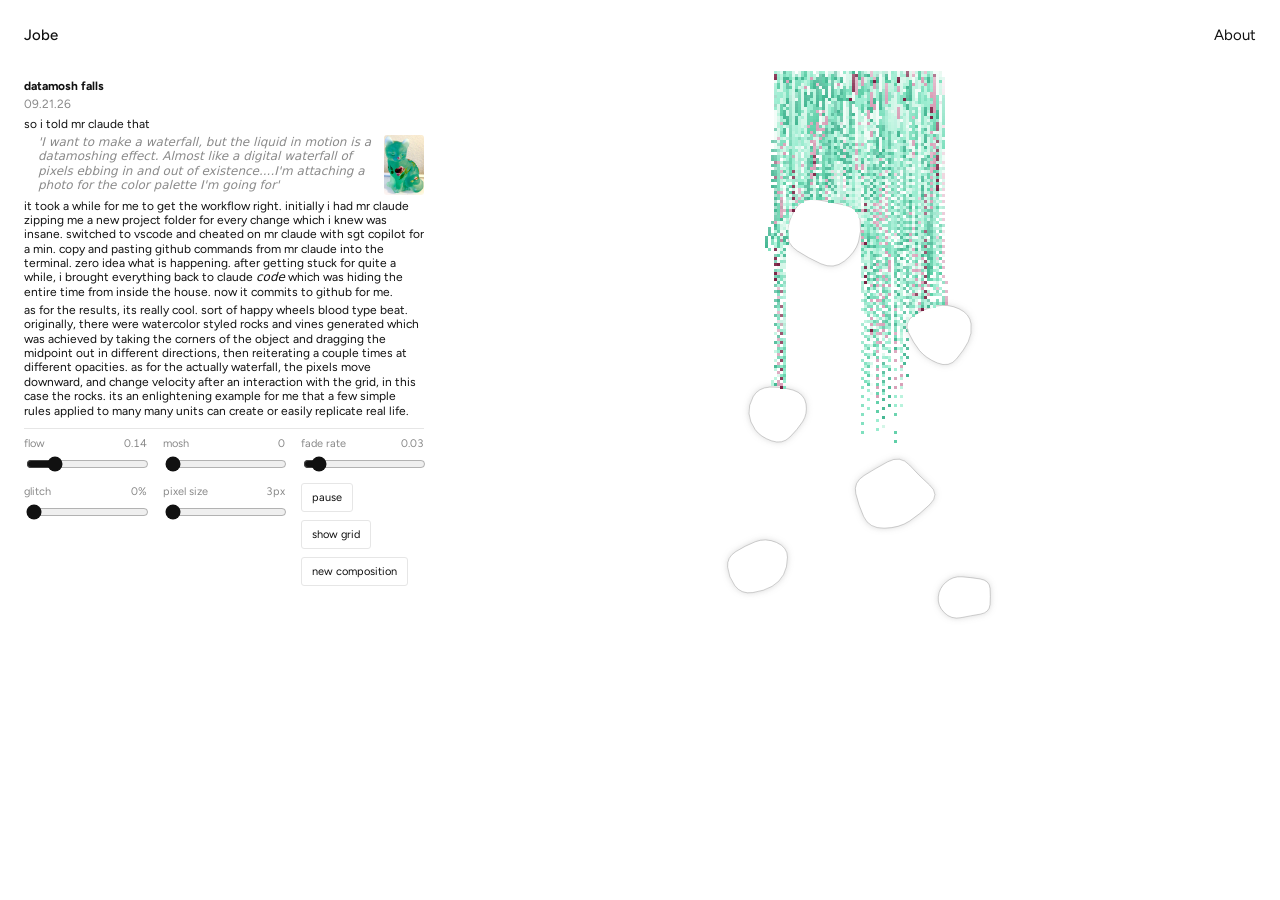
==== commit 59b87310: "Lowercase controls copy, resize title, reformat date Matches the title to the body text size while k" ====
--- a/projects/datamosh-falls/index.html
+++ b/projects/datamosh-falls/index.html
@@ -39,7 +39,7 @@
     line-height: 1.2;
   }
   .falls-copy article h1 {
-    font-size: 15px;
+    font-size: 9pt;
     margin-bottom: 3px;
   }
   .falls-copy article .meta {
@@ -144,7 +144,7 @@
     <div class="falls-copy">
       <article>
         <h1><strong>datamosh falls</strong></h1>
-        <p class="meta"><time datetime="2026-09-21">september 21, 2026</time></p>
+        <p class="meta"><time datetime="2026-09-21">09.21.26</time></p>
 
         <p>so i told mr claude that</p>
         <div class="prompt-block">
@@ -159,29 +159,29 @@
 
       <form class="falls-controls" onsubmit="return false">
         <div class="field">
-          <label for="gravity">Flow <output id="gravity-out"></output></label>
+          <label for="gravity">flow <output id="gravity-out"></output></label>
           <input id="gravity" type="range" min="0.05" max="0.5" step="0.01" value="0.14">
         </div>
         <div class="field">
-          <label for="mosh">Mosh <output id="mosh-out"></output></label>
+          <label for="mosh">mosh <output id="mosh-out"></output></label>
           <input id="mosh" type="range" min="0" max="160" step="1" value="0">
         </div>
         <div class="field">
-          <label for="decay">Fade rate <output id="decay-out"></output></label>
+          <label for="decay">fade rate <output id="decay-out"></output></label>
           <input id="decay" type="range" min="0.01" max="0.3" step="0.01" value="0.03">
         </div>
         <div class="field">
-          <label for="glitch">Glitch <output id="glitch-out"></output></label>
+          <label for="glitch">glitch <output id="glitch-out"></output></label>
           <input id="glitch" type="range" min="0" max="0.3" step="0.01" value="0">
         </div>
         <div class="field">
-          <label for="cell">Pixel size <output id="cell-out"></output></label>
+          <label for="cell">pixel size <output id="cell-out"></output></label>
           <input id="cell" type="range" min="3" max="14" step="1" value="3">
         </div>
         <div class="actions">
-          <button type="button" id="pause" aria-pressed="false">Pause</button>
-          <button type="button" id="gridBtn" aria-pressed="false">Show grid</button>
-          <button type="button" id="reseed">New composition</button>
+          <button type="button" id="pause" aria-pressed="false">pause</button>
+          <button type="button" id="gridBtn" aria-pressed="false">show grid</button>
+          <button type="button" id="reseed">new composition</button>
         </div>
       </form>
     </div>
@@ -518,7 +518,7 @@
 const pauseBtn = document.getElementById('pause');
 pauseBtn.addEventListener('click', () => {
   state.paused = !state.paused;
-  pauseBtn.textContent = state.paused ? 'Play' : 'Pause';
+  pauseBtn.textContent = state.paused ? 'play' : 'pause';
   pauseBtn.setAttribute('aria-pressed', String(state.paused));
 });
 const gridBtn = document.getElementById('gridBtn');
@@ -537,7 +537,7 @@
 if (window.matchMedia && window.matchMedia('(prefers-reduced-motion: reduce)').matches) {
   for (let i = 0; i < 200; i++) step();
   state.paused = true;
-  pauseBtn.textContent = 'Play';
+  pauseBtn.textContent = 'play';
   pauseBtn.setAttribute('aria-pressed', 'true');
 }
 render();
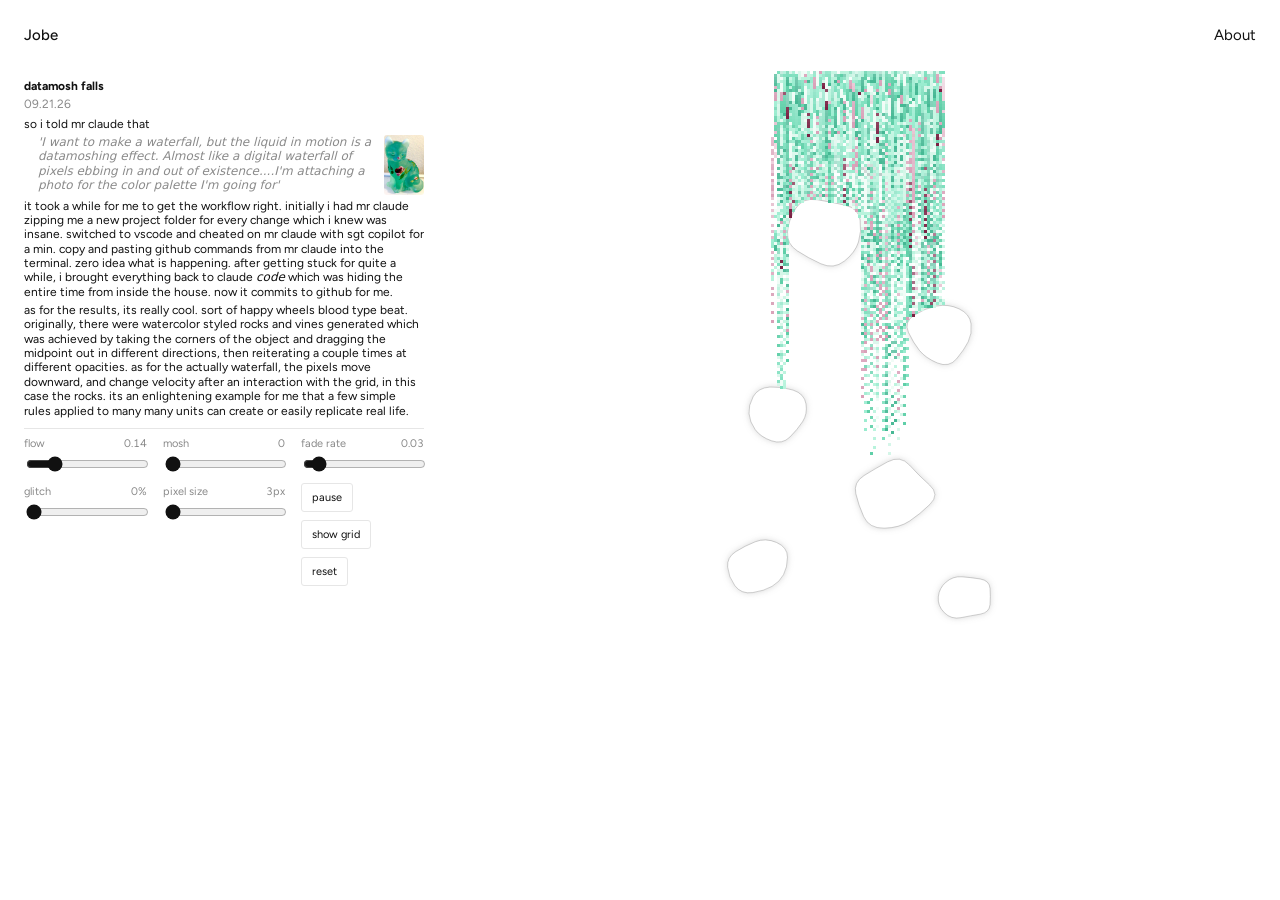
==== commit 4e2f1958: "Rename "new composition" button to "reset" Co-Authored-By: Claude Sonnet 5 <noreply@anthropic.com> C" ====
--- a/projects/datamosh-falls/index.html
+++ b/projects/datamosh-falls/index.html
@@ -181,7 +181,7 @@
         <div class="actions">
           <button type="button" id="pause" aria-pressed="false">pause</button>
           <button type="button" id="gridBtn" aria-pressed="false">show grid</button>
-          <button type="button" id="reseed">new composition</button>
+          <button type="button" id="reseed">reset</button>
         </div>
       </form>
     </div>
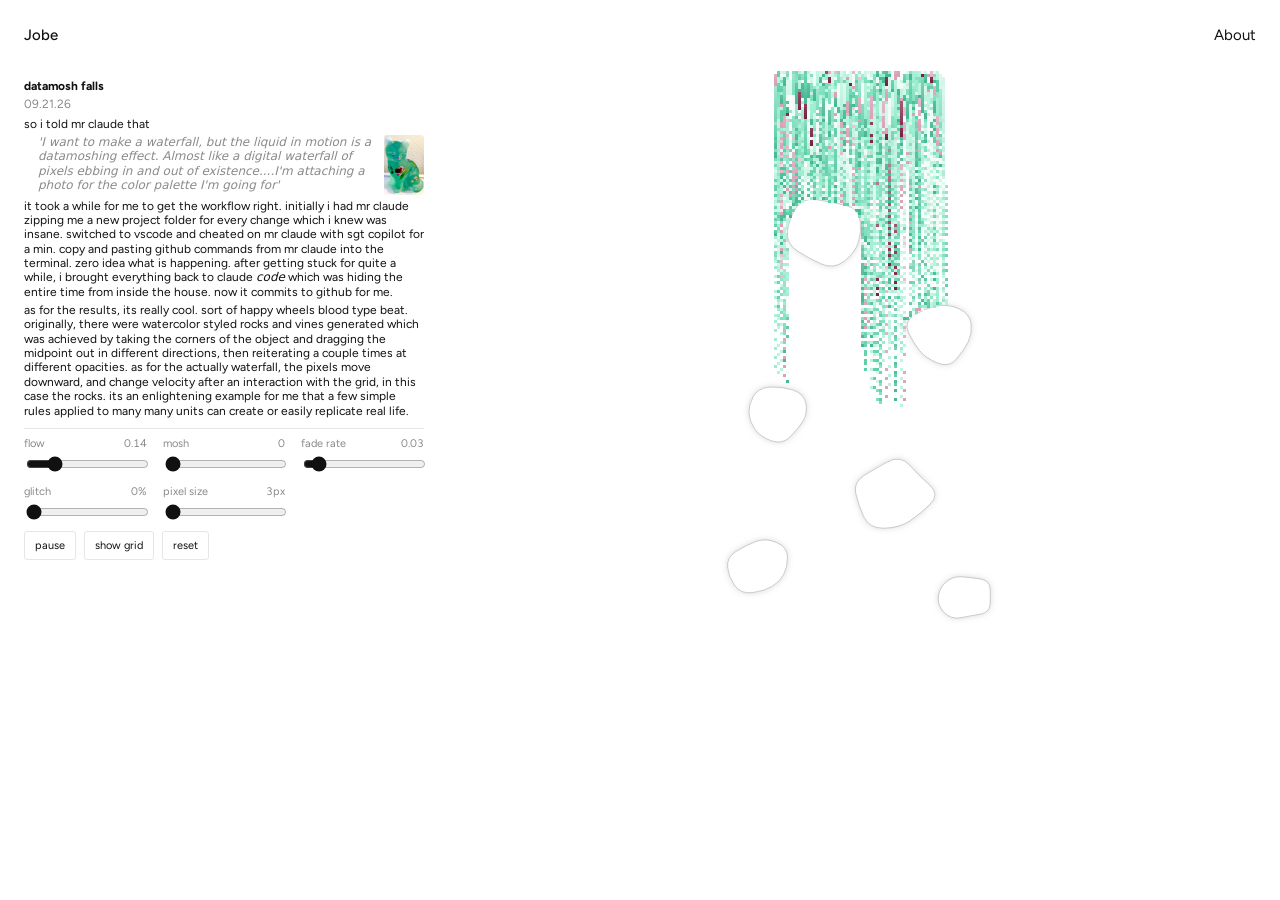
==== commit 6beb252e: "Put control buttons in one flush row Co-Authored-By: Claude Sonnet 5 <noreply@anthropic.com> Claude-" ====
--- a/projects/datamosh-falls/index.html
+++ b/projects/datamosh-falls/index.html
@@ -103,10 +103,14 @@
   }
   .falls-controls .field output { font-variant-numeric: tabular-nums; }
   .falls-controls input[type=range] { width: 100%; margin-top: 4px; accent-color: var(--ink); }
-  .falls-controls .actions { display: flex; align-items: flex-end; gap: 8px; flex-wrap: wrap; }
+  .falls-controls .actions {
+    grid-column: 1 / -1;
+    display: flex; align-items: center; gap: 8px; flex-wrap: nowrap;
+  }
   .falls-controls button {
     font: inherit; font-size: 11px; color: var(--ink); background: none;
     border: 1px solid var(--line); border-radius: 3px; padding: 5px 10px; cursor: pointer;
+    white-space: nowrap;
   }
   .falls-controls button:hover { border-color: var(--ink); }
   .falls-controls button[aria-pressed="true"] { background: var(--ink); color: var(--page); border-color: var(--ink); }
